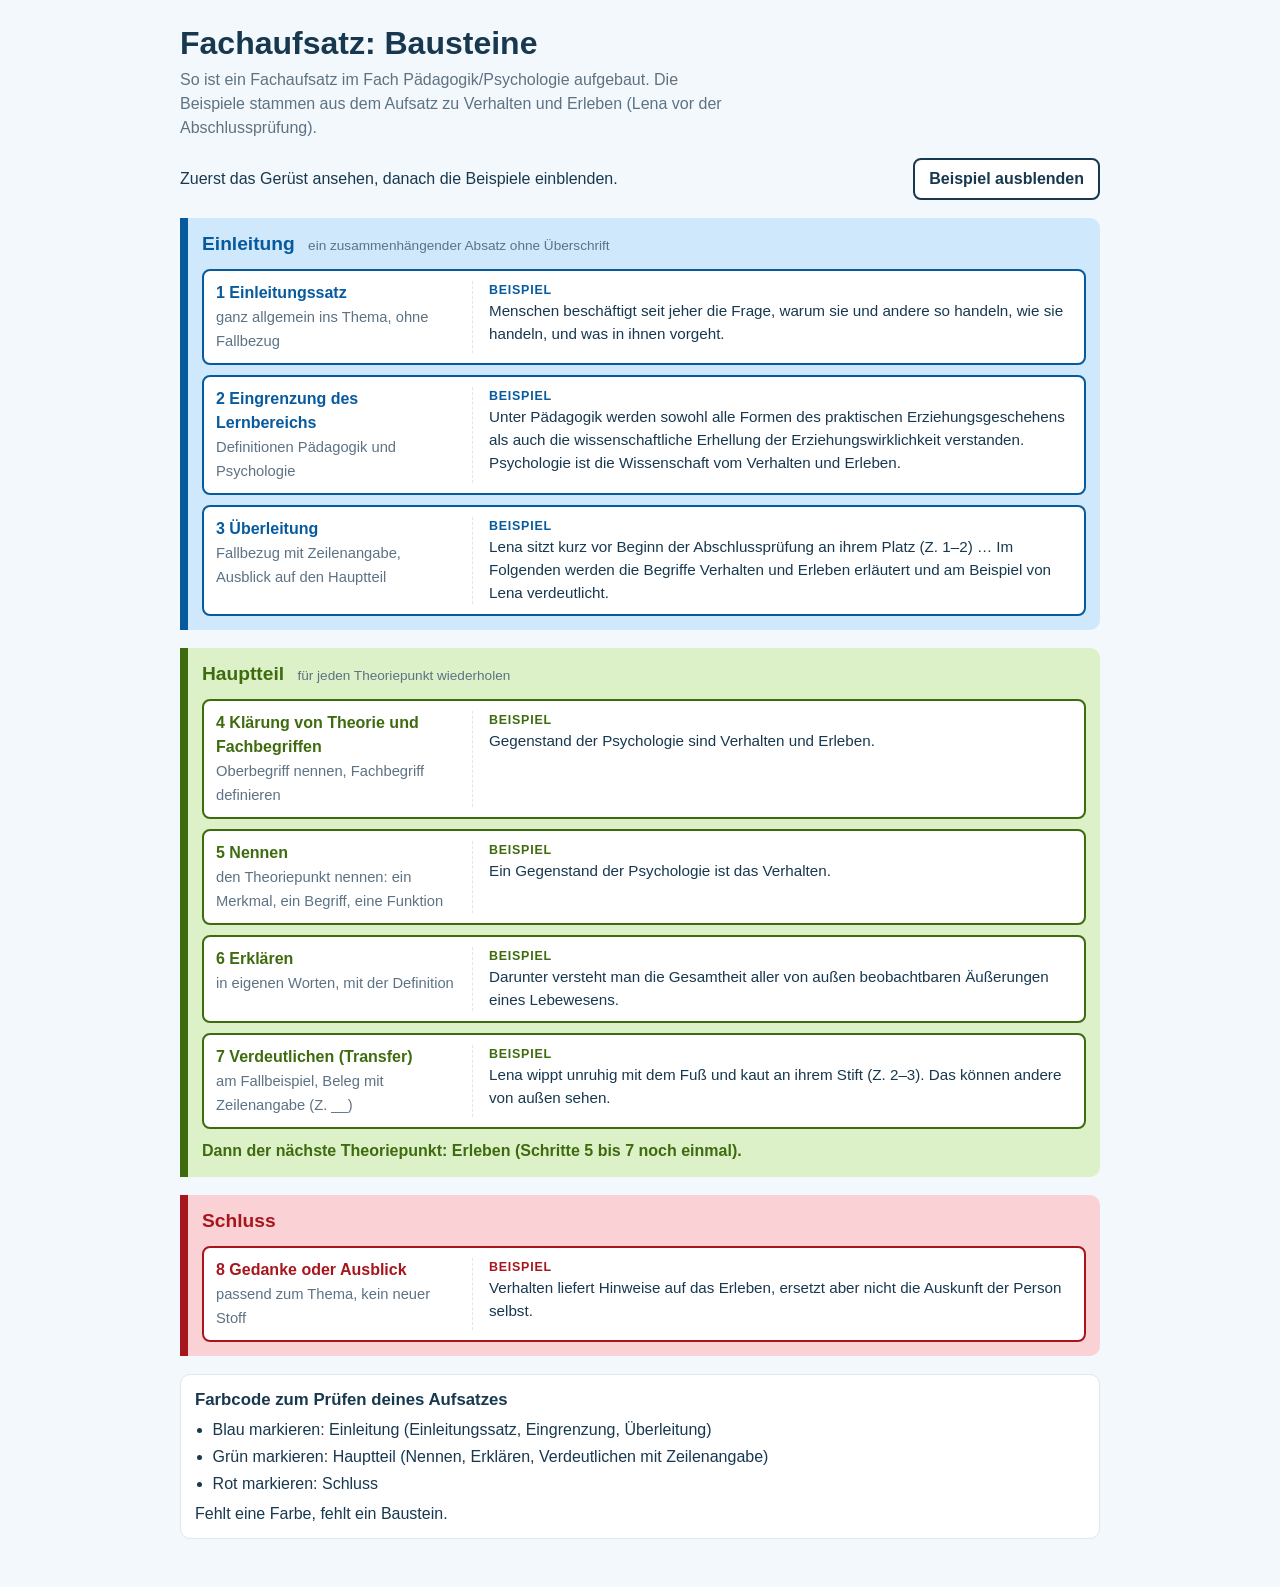
==== deeper-learning/fachaufsatz-tafelbild.html @ 2305b129 "Add files via upload" ====
<!doctype html>
<html lang="de">
<head>
<meta charset="utf-8">
<meta name="viewport" content="width=device-width,initial-scale=1">
<title>Fachaufsatz: Bausteine</title>
<style>
:root{--ink:#17384f;--muted:#5d7283;--bg:#f3f8fc;--line:#dce7ef;--card:#fff;
--blau:#075a9d;--blau-bg:#cfe8fb;--gruen:#3f6b0f;--gruen-bg:#dcf1c8;--rot:#a8161d;--rot-bg:#fad2d5}
*{box-sizing:border-box}
html,body{margin:0;background:var(--bg);color:var(--ink);font-family:Arial,Helvetica,sans-serif;font-size:16px;line-height:1.5}
body{padding:24px max(16px,env(safe-area-inset-left,0px)) 48px max(16px,env(safe-area-inset-right,0px))}
.wrap{max-width:920px;margin:0 auto;display:flex;flex-direction:column;gap:18px}
h1{margin:0;font-size:clamp(1.5rem,4vw,2rem);line-height:1.2}
.lead{margin:6px 0 0;color:var(--muted);max-width:62ch}
.bar{display:flex;justify-content:space-between;align-items:center;gap:12px;flex-wrap:wrap}
button{font:inherit;font-weight:700;color:var(--ink);background:#fff;border:2px solid var(--ink);border-radius:8px;padding:7px 14px;cursor:pointer}
button:hover{background:var(--ink);color:#fff}
button:focus-visible{outline:3px solid var(--blau);outline-offset:2px}
.zone{border-left:8px solid var(--c);background:var(--bg2);border-radius:0 10px 10px 0;padding:12px 14px 14px;display:flex;flex-direction:column;gap:10px}
.zone.e{--c:var(--blau);--bg2:var(--blau-bg)}
.zone.h{--c:var(--gruen);--bg2:var(--gruen-bg)}
.zone.s{--c:var(--rot);--bg2:var(--rot-bg)}
.zone h2{margin:0;font-size:1.2rem;color:var(--c)}
.zone h2 small{font-weight:400;color:var(--muted);font-size:.85rem;margin-left:8px}
ol{list-style:none;margin:0;padding:0;display:grid;gap:10px}
.step{background:var(--card);border:2px solid var(--c);border-radius:8px;padding:10px 12px;display:grid;grid-template-columns:minmax(0,1fr);gap:6px 16px}
@media(min-width:720px){.step{grid-template-columns:minmax(0,15rem) minmax(0,1fr)}}
.step b{display:block;color:var(--c)}
.step .was{font-size:.92rem;color:var(--muted)}
.bsp{font-size:.95rem;border-top:1px dashed var(--line);padding-top:6px}
@media(min-width:720px){.bsp{border-top:0;padding-top:0;border-left:1px dashed var(--line);padding-left:16px}}
.bsp i{display:block;font-style:normal;font-weight:700;font-size:.78rem;letter-spacing:.06em;text-transform:uppercase;color:var(--c)}
.wdh{margin:0;font-weight:700;color:var(--gruen)}
.farben{background:var(--card);border:1px solid var(--line);border-radius:10px;padding:12px 14px}
.farben h2{margin:0 0 6px;font-size:1.05rem}
.farben ul{margin:0;padding-left:1.1rem;display:grid;gap:3px}
</style>
</head>
<body>
<div class="wrap">
<header>
  <h1>Fachaufsatz: Bausteine</h1>
  <p class="lead">So ist ein Fachaufsatz im Fach Pädagogik/Psychologie aufgebaut. Die Beispiele stammen aus dem Aufsatz zu Verhalten und Erleben (Lena vor der Abschlussprüfung).</p>
</header>

<div class="bar"><span>Zuerst das Gerüst ansehen, danach die Beispiele einblenden.</span>
<button id="tog" type="button" aria-pressed="true">Beispiel ausblenden</button></div>

<section class="zone e" aria-labelledby="e">
  <h2 id="e">Einleitung <small>ein zusammenhängender Absatz ohne Überschrift</small></h2>
  <ol>
    <li class="step"><div><b>1 Einleitungssatz</b><span class="was">ganz allgemein ins Thema, ohne Fallbezug</span></div>
      <div class="bsp"><i>Beispiel</i>Menschen beschäftigt seit jeher die Frage, warum sie und andere so handeln, wie sie handeln, und was in ihnen vorgeht.</div></li>
    <li class="step"><div><b>2 Eingrenzung des Lernbereichs</b><span class="was">Definitionen Pädagogik und Psychologie</span></div>
      <div class="bsp"><i>Beispiel</i>Unter Pädagogik werden sowohl alle Formen des praktischen Erziehungsgeschehens als auch die wissenschaftliche Erhellung der Erziehungswirklichkeit verstanden. Psychologie ist die Wissenschaft vom Verhalten und Erleben.</div></li>
    <li class="step"><div><b>3 Überleitung</b><span class="was">Fallbezug mit Zeilenangabe, Ausblick auf den Hauptteil</span></div>
      <div class="bsp"><i>Beispiel</i>Lena sitzt kurz vor Beginn der Abschlussprüfung an ihrem Platz (Z. 1–2) … Im Folgenden werden die Begriffe Verhalten und Erleben erläutert und am Beispiel von Lena verdeutlicht.</div></li>
  </ol>
</section>

<section class="zone h" aria-labelledby="h">
  <h2 id="h">Hauptteil <small>für jeden Theoriepunkt wiederholen</small></h2>
  <ol>
    <li class="step"><div><b>4 Klärung von Theorie und Fachbegriffen</b><span class="was">Oberbegriff nennen, Fachbegriff definieren</span></div>
      <div class="bsp"><i>Beispiel</i>Gegenstand der Psychologie sind Verhalten und Erleben.</div></li>
    <li class="step"><div><b>5 Nennen</b><span class="was">den Theoriepunkt nennen: ein Merkmal, ein Begriff, eine Funktion</span></div>
      <div class="bsp"><i>Beispiel</i>Ein Gegenstand der Psychologie ist das Verhalten.</div></li>
    <li class="step"><div><b>6 Erklären</b><span class="was">in eigenen Worten, mit der Definition</span></div>
      <div class="bsp"><i>Beispiel</i>Darunter versteht man die Gesamtheit aller von außen beobachtbaren Äußerungen eines Lebewesens.</div></li>
    <li class="step"><div><b>7 Verdeutlichen (Transfer)</b><span class="was">am Fallbeispiel, Beleg mit Zeilenangabe (Z. __)</span></div>
      <div class="bsp"><i>Beispiel</i>Lena wippt unruhig mit dem Fuß und kaut an ihrem Stift (Z. 2–3). Das können andere von außen sehen.</div></li>
  </ol>
  <p class="wdh">Dann der nächste Theoriepunkt: Erleben (Schritte 5 bis 7 noch einmal).</p>
</section>

<section class="zone s" aria-labelledby="s">
  <h2 id="s">Schluss</h2>
  <ol>
    <li class="step"><div><b>8 Gedanke oder Ausblick</b><span class="was">passend zum Thema, kein neuer Stoff</span></div>
      <div class="bsp"><i>Beispiel</i>Verhalten liefert Hinweise auf das Erleben, ersetzt aber nicht die Auskunft der Person selbst.</div></li>
  </ol>
</section>

<aside class="farben">
  <h2>Farbcode zum Prüfen deines Aufsatzes</h2>
  <ul>
    <li>Blau markieren: Einleitung (Einleitungssatz, Eingrenzung, Überleitung)</li>
    <li>Grün markieren: Hauptteil (Nennen, Erklären, Verdeutlichen mit Zeilenangabe)</li>
    <li>Rot markieren: Schluss</li>
  </ul>
  <p style="margin:6px 0 0">Fehlt eine Farbe, fehlt ein Baustein.</p>
</aside>
</div>
<script>
(function(){
  var b=document.getElementById('tog'),on=true;
  b.addEventListener('click',function(){
    on=!on;
    var e=document.querySelectorAll('.bsp');
    for(var i=0;i<e.length;i++){e[i].hidden=!on;}
    b.textContent=on?'Beispiel ausblenden':'Beispiel einblenden';
    b.setAttribute('aria-pressed',String(on));
  });
})();
</script>
</body>
</html>
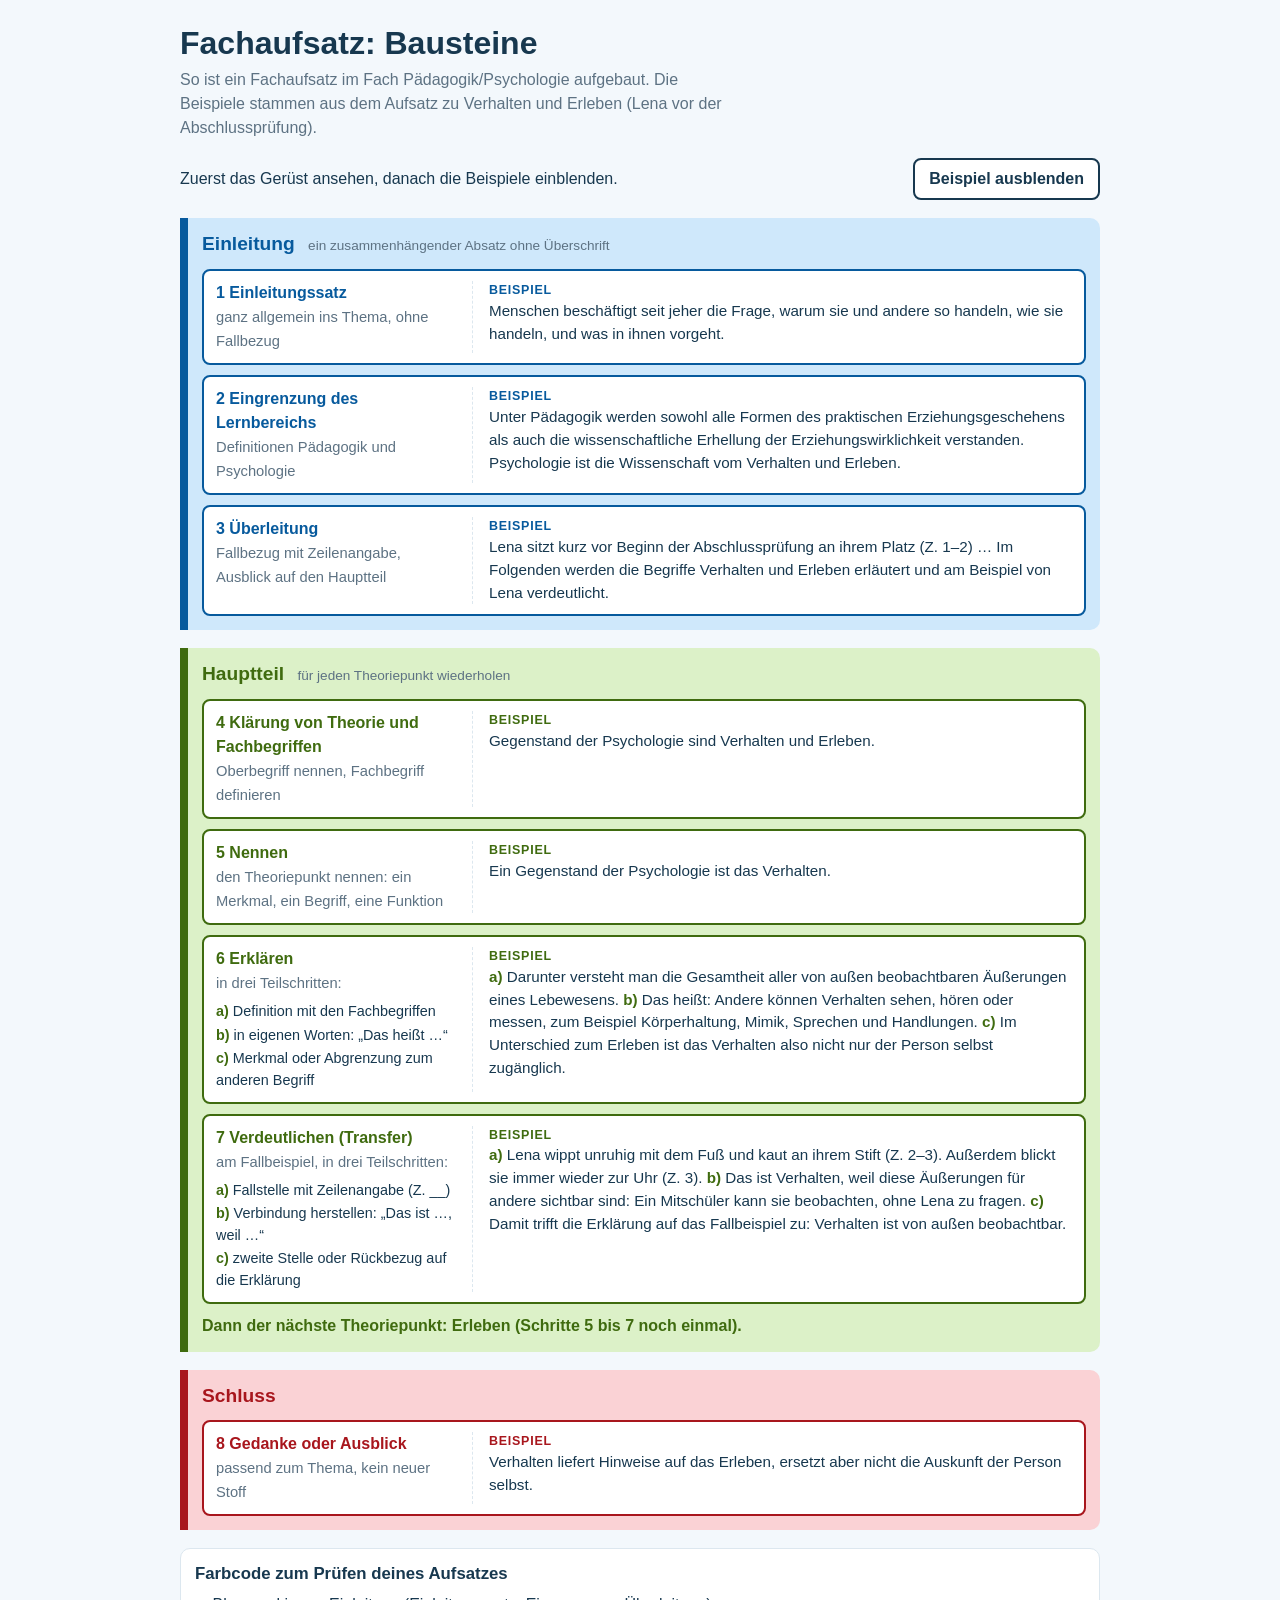
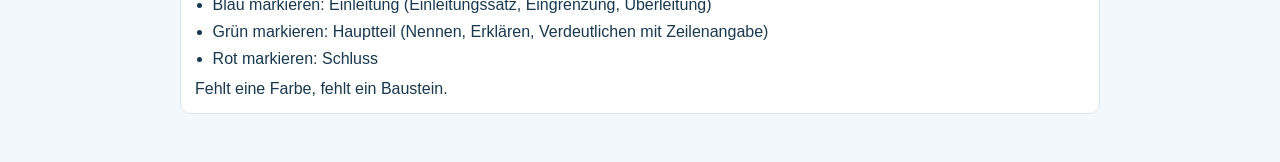
==== commit 3890fffd: "Add files via upload" ====
--- a/deeper-learning/fachaufsatz-tafelbild.html
+++ b/deeper-learning/fachaufsatz-tafelbild.html
@@ -31,6 +31,10 @@
 .bsp{font-size:.95rem;border-top:1px dashed var(--line);padding-top:6px}
 @media(min-width:720px){.bsp{border-top:0;padding-top:0;border-left:1px dashed var(--line);padding-left:16px}}
 .bsp i{display:block;font-style:normal;font-weight:700;font-size:.78rem;letter-spacing:.06em;text-transform:uppercase;color:var(--c)}
+.sub{margin:6px 0 0;padding:0;list-style:none;display:grid;gap:2px;font-size:.9rem;color:var(--ink)}
+.sub li{display:block}
+.sub b{display:inline;color:var(--c)}
+.bsp .t{font-weight:700;color:var(--c)}
 .wdh{margin:0;font-weight:700;color:var(--gruen)}
 .farben{background:var(--card);border:1px solid var(--line);border-radius:10px;padding:12px 14px}
 .farben h2{margin:0 0 6px;font-size:1.05rem}
@@ -66,10 +70,12 @@
       <div class="bsp"><i>Beispiel</i>Gegenstand der Psychologie sind Verhalten und Erleben.</div></li>
     <li class="step"><div><b>5 Nennen</b><span class="was">den Theoriepunkt nennen: ein Merkmal, ein Begriff, eine Funktion</span></div>
       <div class="bsp"><i>Beispiel</i>Ein Gegenstand der Psychologie ist das Verhalten.</div></li>
-    <li class="step"><div><b>6 Erklären</b><span class="was">in eigenen Worten, mit der Definition</span></div>
-      <div class="bsp"><i>Beispiel</i>Darunter versteht man die Gesamtheit aller von außen beobachtbaren Äußerungen eines Lebewesens.</div></li>
-    <li class="step"><div><b>7 Verdeutlichen (Transfer)</b><span class="was">am Fallbeispiel, Beleg mit Zeilenangabe (Z. __)</span></div>
-      <div class="bsp"><i>Beispiel</i>Lena wippt unruhig mit dem Fuß und kaut an ihrem Stift (Z. 2–3). Das können andere von außen sehen.</div></li>
+    <li class="step"><div><b>6 Erklären</b><span class="was">in drei Teilschritten:</span>
+      <ul class="sub"><li><b>a)</b> Definition mit den Fachbegriffen</li><li><b>b)</b> in eigenen Worten: „Das heißt …“</li><li><b>c)</b> Merkmal oder Abgrenzung zum anderen Begriff</li></ul></div>
+      <div class="bsp"><i>Beispiel</i><span class="t">a)</span> Darunter versteht man die Gesamtheit aller von außen beobachtbaren Äußerungen eines Lebewesens. <span class="t">b)</span> Das heißt: Andere können Verhalten sehen, hören oder messen, zum Beispiel Körperhaltung, Mimik, Sprechen und Handlungen. <span class="t">c)</span> Im Unterschied zum Erleben ist das Verhalten also nicht nur der Person selbst zugänglich.</div></li>
+    <li class="step"><div><b>7 Verdeutlichen (Transfer)</b><span class="was">am Fallbeispiel, in drei Teilschritten:</span>
+      <ul class="sub"><li><b>a)</b> Fallstelle mit Zeilenangabe (Z. __)</li><li><b>b)</b> Verbindung herstellen: „Das ist …, weil …“</li><li><b>c)</b> zweite Stelle oder Rückbezug auf die Erklärung</li></ul></div>
+      <div class="bsp"><i>Beispiel</i><span class="t">a)</span> Lena wippt unruhig mit dem Fuß und kaut an ihrem Stift (Z. 2–3). Außerdem blickt sie immer wieder zur Uhr (Z. 3). <span class="t">b)</span> Das ist Verhalten, weil diese Äußerungen für andere sichtbar sind: Ein Mitschüler kann sie beobachten, ohne Lena zu fragen. <span class="t">c)</span> Damit trifft die Erklärung auf das Fallbeispiel zu: Verhalten ist von außen beobachtbar.</div></li>
   </ol>
   <p class="wdh">Dann der nächste Theoriepunkt: Erleben (Schritte 5 bis 7 noch einmal).</p>
 </section>
